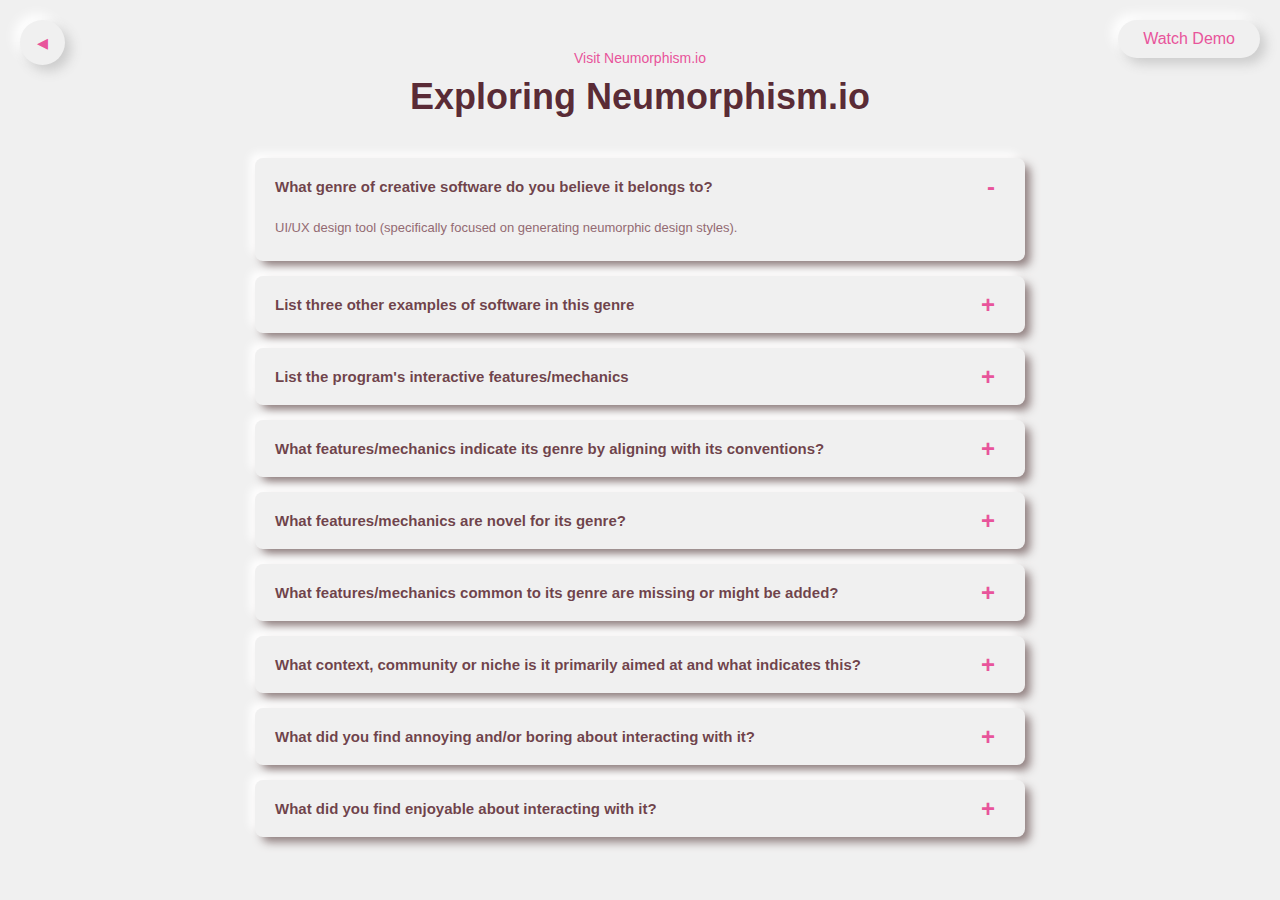
==== DMS4_A1/secondpage.html @ f9fe29fa "DMS4_A1" ====
<!DOCTYPE html>
<html lang="en">
<head>
  <meta charset="UTF-8" />
  <meta name="viewport" content="width=device-width, initial-scale=1.0" />
  <title>Analyzing Neumorphism.io</title>
  <link rel="stylesheet" href="secondpage.css" />
</head>
<body>
  <div class="wrapper">
    <!-- Title -->
    <div class="title-container">
      <a href="https://neumorphism.io/#e0e0e0" class="small-link" target="_blank">Visit Neumorphism.io</a>
      <h1>Exploring Neumorphism.io</h1>
    </div>

    <!-- Accordion Section -->
    <ul class="accordion">
      <li>
        <input type="radio" name="accodion" id="first" checked />
        <label for="first">What genre of creative software do you believe it belongs to?</label>
        <div class="content">
          <p>UI/UX design tool (specifically focused on generating neumorphic design styles).</p>
        </div>
      </li>
      <li>
        <input type="radio" name="accodion" id="second" />
        <label for="second">List three other examples of software in this genre</label>
        <div class="content">
          <p>Figma, Adobe XD, Sketch</p>
        </div>
      </li>
      <li>
        <input type="radio" name="accodion" id="third" />
        <label for="third">List the program's interactive features/mechanics</label>
        <div class="content">
          <p>1. Color Picker<br>2. Depth & Blur Sliders<br>3. Light & Dark Mode Toggle<br>4. CSS Code Generator</p>
        </div>
      </li>
      <li>
        <input type="radio" name="accodion" id="forth" />
        <label for="forth">What features/mechanics indicate its genre by aligning with its conventions?</label>
        <div class="content">
          <p>Real-time preview, shadow/blur settings, and CSS code export match UI/UX tool conventions.</p>
        </div>
      </li>
      <li>
        <input type="radio" name="accodion" id="fifth" />
        <label for="fifth">What features/mechanics are novel for its genre?</label>
        <div class="content">
          <p>Dedicated neumorphism-only interface and simplified UI without requiring design skills.</p>
        </div>
      </li>
      <li>
        <input type="radio" name="accodion" id="sixth" />
        <label for="sixth">What features/mechanics common to its genre are missing or might be added?</label>
        <div class="content">
          <p>Missing real-time collaboration, typography control, and external tool integration.</p>
        </div>
      </li>
      <li>
        <input type="radio" name="accodion" id="seventh" />
        <label for="seventh">What context, community or niche is it primarily aimed at and what indicates this?</label>
        <div class="content">
          <p>Aimed at web/UI designers, especially beginners; indicated by simplicity and CSS code output.</p>
        </div>
      </li>
      <li>
        <input type="radio" name="accodion" id="eighth" />
        <label for="eighth">What did you find annoying and/or boring about interacting with it?</label>
        <div class="content">
          <p>❌ Limited features<br>❌ No shape customization<br>❌ Trend has usability issues</p>
        </div>
      </li>
      <li>
        <input type="radio" name="accodion" id="nineth" />
        <label for="nineth">What did you find enjoyable about interacting with it?</label>
        <div class="content">
          <p>✅ Simple & intuitive<br>✅ Real-time preview<br>✅ Easy CSS export</p>
        </div>
      </li>
    </ul>

    <!-- Navigation Buttons -->
    <a href="index.html" class="back-button">◂</a>
    <button class="neu-button">Watch Demo</button>
  </div>

  <!-- Video Modal -->
  <div id="videoModal" class="modal">
    <div class="modal-content">
      <span class="close-button">&times;</span>
      <video id="demoVideo" width="100%" height="100%" controls>
        <source src="DMS4_A1_Video.mp4" type="video/mp4" />
        Your browser does not support the video tag.
      </video>
    </div>
  </div>

  <!-- Modal Script -->
  <script>
    const modal = document.getElementById("videoModal");
    const btn = document.querySelector(".neu-button");
    const span = document.querySelector(".close-button");
    const video = document.getElementById("demoVideo");

    btn.onclick = function () {
      modal.style.display = "flex";
      video.play();
    }

    span.onclick = function () {
      modal.style.display = "none";
      video.pause();
      video.currentTime = 0;
    }

    window.onclick = function (event) {
      if (event.target == modal) {
        modal.style.display = "none";
        video.pause();
        video.currentTime = 0;
      }
    }
  </script>
</body>
</html>
---- DMS4_A1/secondpage.css ----
* {
    margin: 0;
    padding: 0;
    font-family: 'Segoe UI', Tahoma, Geneva, Verdana, sans-serif;
    box-sizing: border-box;
}

body {
    background: #F0F0F0;
}

/* Title */
.title-container {
    display: flex;
    font-size: large;
    color: #4b1723e9;
    flex-direction: column;
    align-items: center;
    margin-top: 40px;
    margin-bottom: 10px;
}

.small-link {
    font-size: 14px;
    color: #E8549B;
    text-decoration: none;
    margin-bottom: 10px;
    margin-top: 10px;
    display: inline-block;
}

.small-link:hover {
    text-decoration: underline;
}

/* Accordion */
.accordion {
    margin: 40px auto;
    width: 80%;
    max-width: 800px;
    align-items: center;
}

.accordion li {
    list-style: none;
    margin: 15px;
    padding: 10px;
    border-radius: 8px;
    background: #F0F0F0;
    box-shadow: 6px 6px 10px -1px rgb(142, 125, 125),
                -6px -6px 10px -1px rgb(255, 255, 255);
    transition: all 0.3s ease;
}

.accordion li:hover {
    background: #F0F0F0;
    box-shadow: inset 6px 6px 12px #cccccc,
                inset -6px -6px 12px #ffffff;
}

.accordion li label {
    display: flex;
    align-items: center;
    justify-content: space-between;
    color: #531a27d2;
    font-size: 15px;
    font-weight: 645;
    cursor: pointer;
    padding: 10px;
    position: relative;
}

.accordion li label::after {
    content: '+';
    font-size: 24px;
    font-weight: 600;
    color: #E8549B;
    position: absolute;
    right: 20px;
}

.accordion input[type="radio"]:checked + label::after {
    content: '-';
}

input[type="radio"] {
    display: none;
}

.accordion .content {
    color: #936a72;
    padding: 0 10px;
    line-height: 26px;
    max-height: 0;
    overflow: hidden;
    font-size: small;
    font-weight: 450;
    transition: max-height 0.3s ease, padding 0.3s ease;
}

.accordion input[type="radio"]:checked + label + .content {
    max-height: 400px;
    padding: 10px;
}

/* Back button */
.back-button {
    position: absolute;
    top: 20px;
    left: 20px;
    width: 45px;
    height: 45px;
    border-radius: 50%;
    background: #F0F0F0;
    color: #E8549B;
    box-shadow: 6px 6px 12px #cccccc,
                -6px -6px 12px #ffffff;
    display: flex;
    align-items: center;
    justify-content: center;
    font-size: 22px;
    text-decoration: none;
    transition: all 0.3s ease;
}

.back-button:hover {
    background: #E8549B;
    color: #fff;
    box-shadow: inset 6px 6px 12px #cccccc,
                inset -6px -6px 12px #ffffff;
}

/* Watch Demo button */
.neu-button {
    position: absolute;
    top: 20px;
    right: 20px;
    padding: 10px 25px;
    font-size: 16px;
    border-radius: 40px;
    background: #F0F0F0;
    color: #E8549B;
    border: none;
    cursor: pointer;
    box-shadow: 6px 6px 12px #cccccc,
                -6px -6px 12px #ffffff;
    transition: all 0.3s ease;
}

.neu-button:hover {
    background: #E8549B;
    color: #fff;
    box-shadow: inset 6px 6px 12px #cccccc,
                inset -6px -6px 12px #ffffff;
}

/* Modal styles */
.modal {
    display: none;
    position: fixed;
    z-index: 1000;
    left: 0;
    top: 0;
    width: 100vw;
    height: 100vh;
    background-color: rgba(0,0,0,0.6);
    justify-content: center;
    align-items: center;
}

.modal-content {
    position: relative;
    background: #F0F0F0;
    border-radius: 16px;
    padding: 0;
    width: 80%;
    max-width: 800px;
    height: 450px;
    box-shadow: 6px 6px 12px #cccccc,
                -6px -6px 12px #ffffff;
    overflow: hidden;
}

.close-button {
    position: absolute;
    top: 10px;
    right: 20px;
    font-size: 30px;
    color: #E8549B;
    font-weight: bold;
    cursor: pointer;
    z-index: 10;
}

.close-button:hover {
    color: #531a27d2;
}
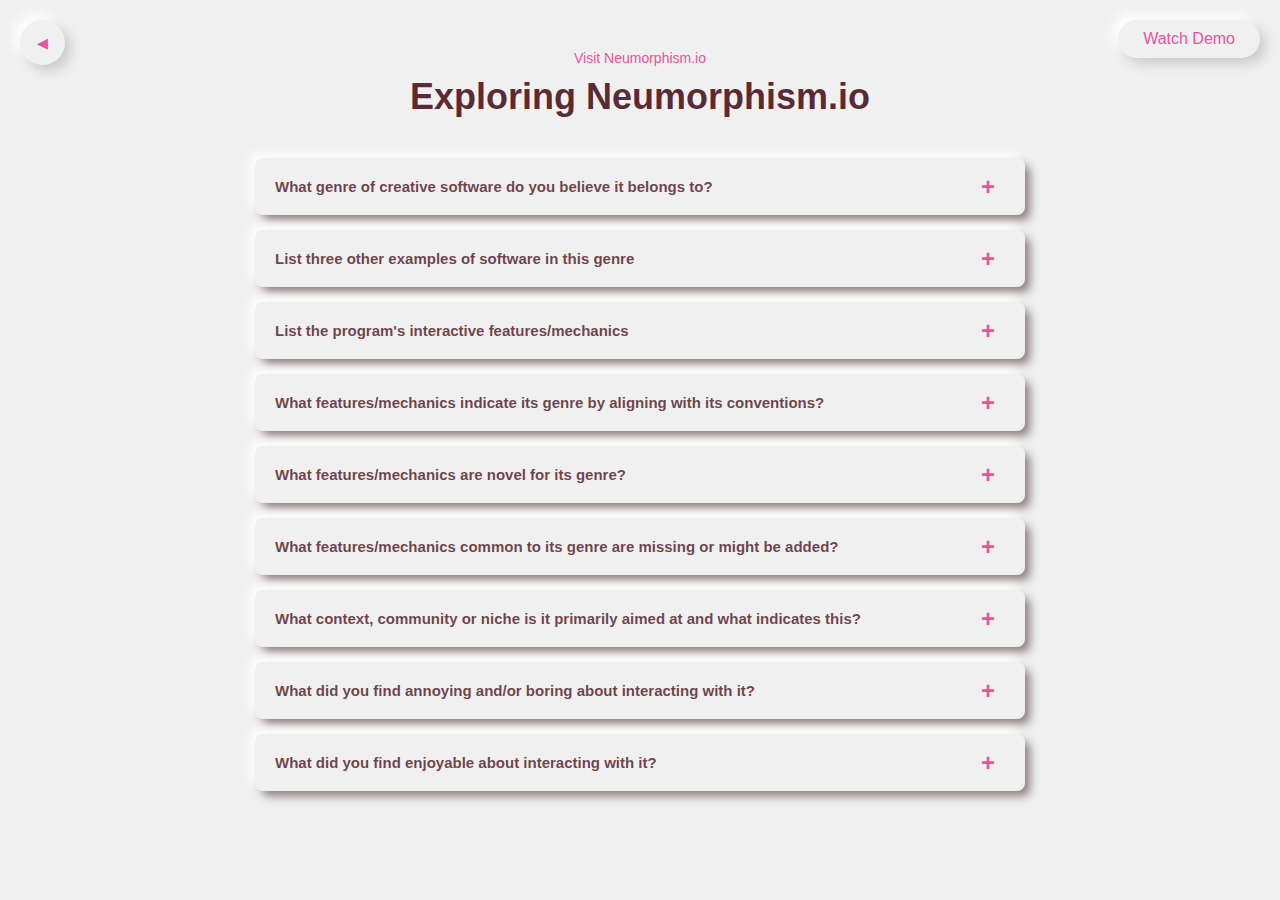
==== commit 85ed0075: "Update secondpage.html" ====
--- a/DMS4_A1/secondpage.html
+++ b/DMS4_A1/secondpage.html
@@ -17,7 +17,7 @@
     <!-- Accordion Section -->
     <ul class="accordion">
       <li>
-        <input type="radio" name="accodion" id="first" checked />
+        <input type="radio" name="accodion" id="first" />
         <label for="first">What genre of creative software do you believe it belongs to?</label>
         <div class="content">
           <p>UI/UX design tool (specifically focused on generating neumorphic design styles).</p>
